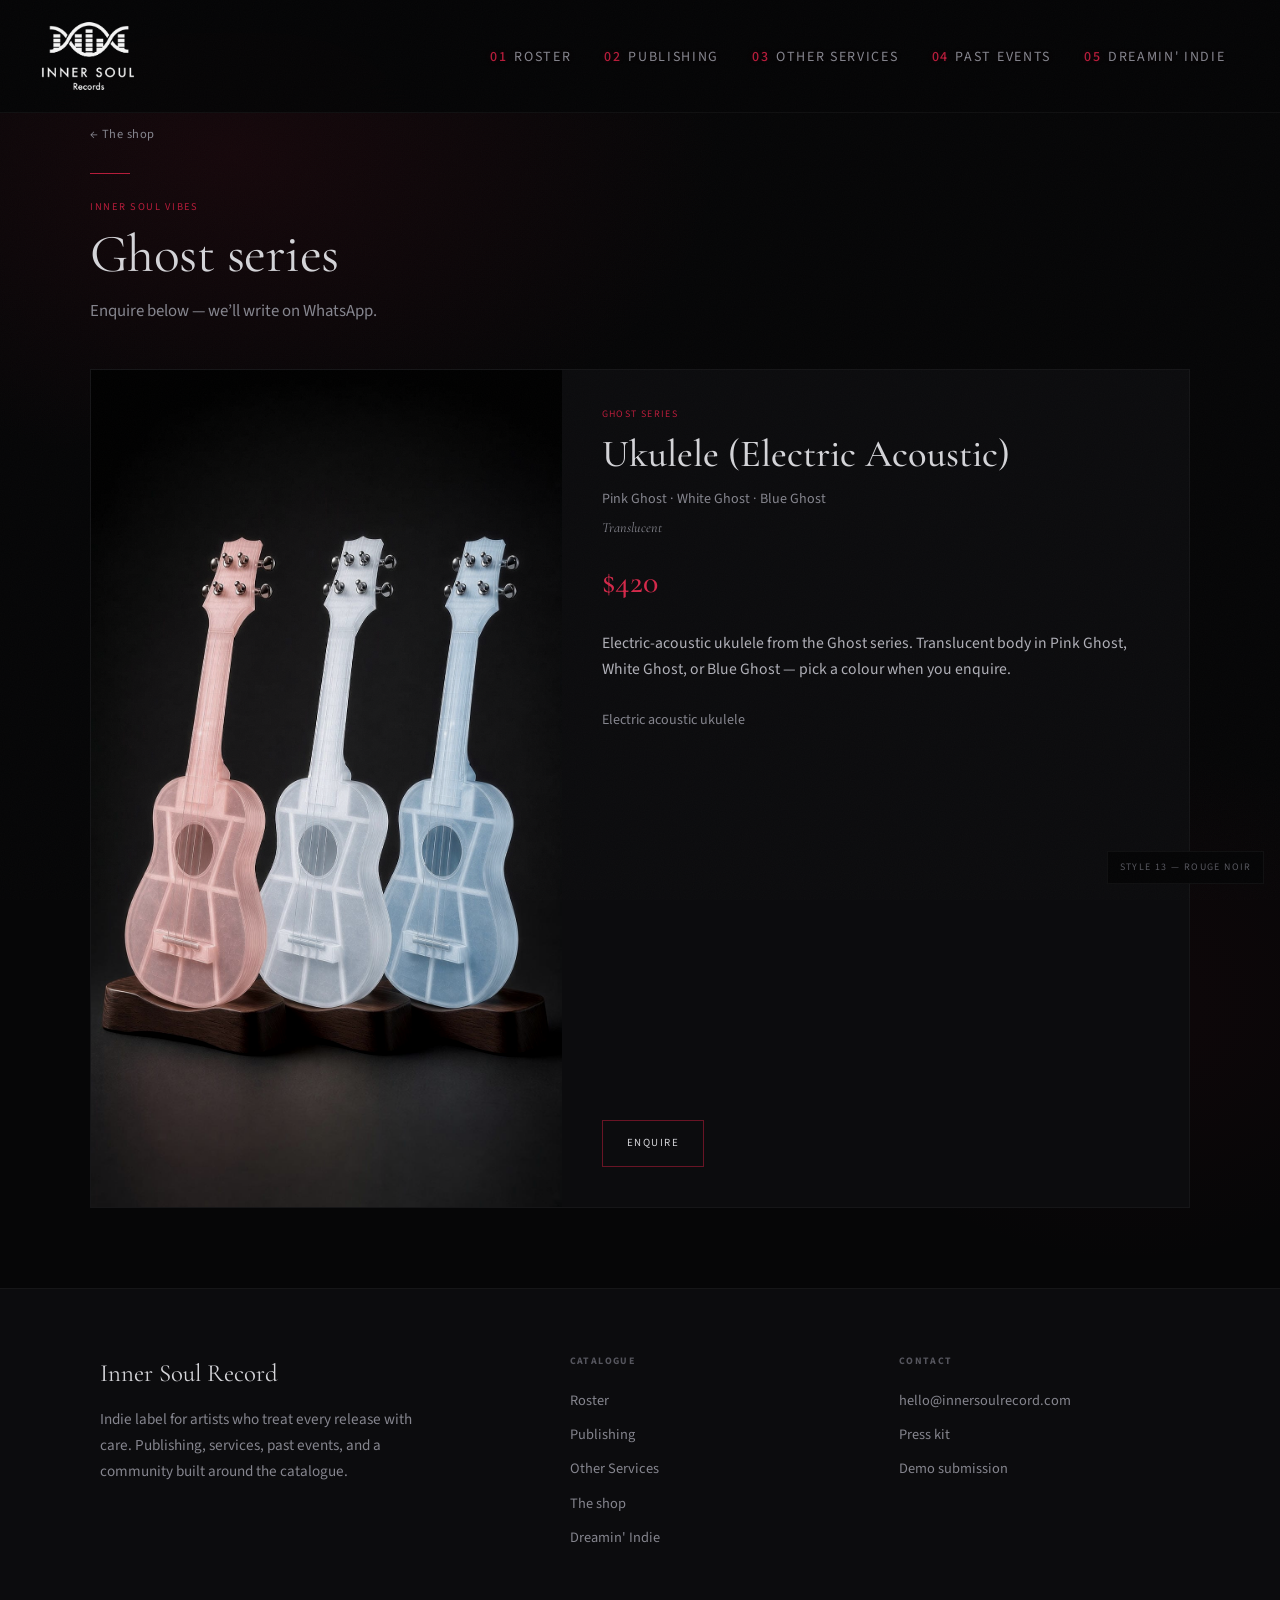
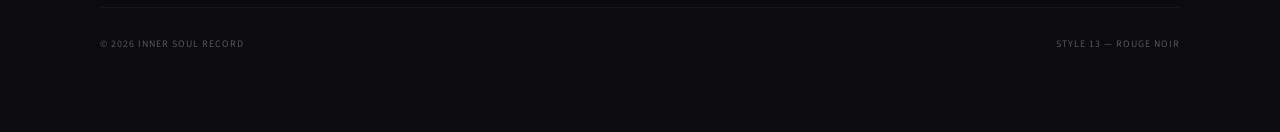
==== site/shop-ghost-ukulele.html @ 5f9e7218 "Top-align Dreamin' Indie right blocks with section title Move title and tagline into the left column" ====
<!DOCTYPE html>
<html lang="en">
<head>
  <meta charset="UTF-8">
  <meta name="viewport" content="width=device-width, initial-scale=1.0">
  <title>Ghost series ukulele — The shop · Inner Soul Record</title>
  <link rel="preconnect" href="https://fonts.googleapis.com">
  <link rel="preconnect" href="https://fonts.gstatic.com" crossorigin>
  <link href="https://fonts.googleapis.com/css2?family=Cormorant+Garamond:ital,wght@0,400;0,500;0,600;1,400&family=Source+Sans+3:ital,wght@0,300;0,400;0,500;1,400&display=swap" rel="stylesheet">
  <link rel="stylesheet" href="css/main.css?v=dreamin-align-1">
</head>
<body class="page-shop page-product">
  <div class="grain" aria-hidden="true"></div>
  <div class="style-label">Style 13 — Rouge Noir</div>

  <nav class="site-nav" id="nav">
    <a href="index.html" class="logo" aria-label="Inner Soul Records">
      <img src="assets/isr-logo-white.png" alt="Inner Soul Records" class="logo-img" width="1047" height="789">
    </a>
    <ul class="nav-links" id="navLinks">
      <li><a href="index.html#roster"><span class="num">01</span>Roster</a></li>
      <li><a href="index.html#publishing"><span class="num">02</span>Publishing</a></li>
      <li><a href="index.html#services"><span class="num">03</span>Other Services</a></li>
      <li><a href="index.html#past-events"><span class="num">04</span>Past Events</a></li>
      <li><a href="index.html#dreamin"><span class="num">05</span>Dreamin' Indie</a></li>
    </ul>
    <button class="nav-toggle" id="navToggle" aria-label="Toggle menu">Menu</button>
  </nav>

  <main class="shop-page">
    <div class="section-inner shop-inner">
      <a class="shop-back" href="shop.html">← The shop</a>
      <div class="section-rule"></div>
      <p class="section-label">Inner Soul Vibes</p>
      <h1 class="section-title shop-title">Ghost series</h1>
      <p class="section-desc shop-intro">Enquire below — we’ll write on WhatsApp.</p>

      <div class="product-detail" id="ghost-uke">
        <article class="product-card">
          <div class="product-photo-wrap">
            <img
              class="product-photo"
              src="assets/shop/ghost-ukulele.jpg"
              alt="Ghost series electric-acoustic ukulele"
              width="1125"
              height="2000"
            >
          </div>
          <div class="product-body">
            <p class="product-series">Ghost series</p>
            <h2 class="product-name">Ukulele (Electric Acoustic)</h2>
            <p class="product-meta">Pink Ghost · White Ghost · Blue Ghost</p>
            <p class="product-woods">Translucent</p>
            <p class="product-price">$420</p>
            <p class="product-blurb">Electric-acoustic ukulele from the Ghost series. Translucent body in Pink Ghost, White Ghost, or Blue Ghost — pick a colour when you enquire.</p>
            <p class="product-kind">Electric acoustic ukulele</p>
            <a class="product-cta" href="mailto:hello@innersoulrecord.com?subject=Shop%20enquiry%20%E2%80%94%20Ghost%20series%20ukulele">Enquire</a>
          </div>
        </article>
      </div>
    </div>
  </main>

  <footer>
    <div class="footer-inner">
      <div class="footer-brand">
        <h2>Inner Soul Record</h2>
        <p>Indie label for artists who treat every release with care. Publishing, services, past events, and a community built around the catalogue.</p>
      </div>
      <div class="footer-col">
        <h5>Catalogue</h5>
        <ul>
          <li><a href="index.html#roster">Roster</a></li>
          <li><a href="index.html#publishing">Publishing</a></li>
          <li><a href="index.html#services">Other Services</a></li>
          <li><a href="shop.html">The shop</a></li>
          <li><a href="index.html#dreamin">Dreamin' Indie</a></li>
        </ul>
      </div>
      <div class="footer-col">
        <h5>Contact</h5>
        <ul>
          <li><a href="mailto:hello@innersoulrecord.com">hello@innersoulrecord.com</a></li>
          <li><a href="#">Press kit</a></li>
          <li><a href="#">Demo submission</a></li>
        </ul>
      </div>
    </div>
    <div class="footer-bottom">
      <span>© 2026 Inner Soul Record</span>
      <span>Style 13 — Rouge Noir</span>
    </div>
  </footer>

  <script src="js/main.js"></script>
</body>
</html>
---- site/css/main.css ----
*, *::before, *::after { box-sizing: border-box; margin: 0; padding: 0; }

    :root {
      --ink: #060607;
      --charcoal: #0c0c0e;
      --surface: #121214;
      --surface-raised: #1a1a1e;
      --noir-panel: #100a0c;
      --silver: #d4d4d8;
      --silver-soft: #b0b0b8;
      --text-muted: #85858e;
      --text-faint: #56565e;
      --rouge: #b71c3a;
      --rouge-light: #d4294a;
      --rouge-deep: #7a1528;
      --rouge-soft: rgba(183, 28, 58, 0.14);
      --rouge-glow: rgba(183, 28, 58, 0.22);
      --rule: rgba(212, 212, 216, 0.11);
      --rule-faint: rgba(212, 212, 216, 0.05);
      --shadow-soft: 0 12px 40px rgba(0, 0, 0, 0.55);
      --shadow-card: 0 6px 28px rgba(0, 0, 0, 0.45);
      --shadow-rouge: 0 4px 24px rgba(183, 28, 58, 0.12);
      --font-serif: 'Cormorant Garamond', Georgia, 'Times New Roman', serif;
      --font-sans: 'Source Sans 3', system-ui, -apple-system, sans-serif;
    }

    html { scroll-behavior: smooth; }

    body {
      font-family: var(--font-sans);
      font-weight: 400;
      background: var(--ink);
      color: var(--silver);
      line-height: 1.65;
      overflow-x: hidden;
      -webkit-font-smoothing: antialiased;
    }

    /* Subtle paper texture — very restrained */
    .grain {
      pointer-events: none;
      position: fixed;
      inset: 0;
      z-index: 9999;
      opacity: 0.022;
      background-image: url("data:image/svg+xml,%3Csvg viewBox='0 0 256 256' xmlns='http://www.w3.org/2000/svg'%3E%3Cfilter id='n'%3E%3CfeTurbulence type='fractalNoise' baseFrequency='0.75' numOctaves='3' stitchTiles='stitch'/%3E%3C/filter%3E%3Crect width='100%25' height='100%25' filter='url(%23n)'/%3E%3C/svg%3E");
      background-size: 220px 220px;
    }

    .style-label {
      position: fixed;
      bottom: 1rem;
      right: 1rem;
      z-index: 9000;
      font-family: var(--font-sans);
      font-size: 0.62rem;
      font-weight: 400;
      letter-spacing: 0.14em;
      text-transform: uppercase;
      color: var(--text-faint);
      background: rgba(6, 6, 7, 0.94);
      border: 1px solid var(--rule-faint);
      padding: 0.45rem 0.7rem;
    }

    /* Navigation */
    .site-nav {
      position: fixed;
      top: 0;
      left: 0;
      right: 0;
      z-index: 500;
      display: flex;
      align-items: center;
      justify-content: space-between;
      padding: 1.25rem 2.5rem;
      background: rgba(6, 6, 7, 0.94);
      backdrop-filter: blur(16px);
      border-bottom: 1px solid var(--rule-faint);
      transition: border-color 0.3s, padding 0.3s;
    }
    .site-nav.scrolled {
      padding-top: 0.9rem;
      padding-bottom: 0.9rem;
      border-bottom-color: var(--rule);
    }
    .logo {
      text-decoration: none;
      display: flex;
      align-items: center;
      flex-shrink: 0;
    }
    .logo-img {
      display: block;
      height: 4.5rem;
      width: auto;
      opacity: 0.96;
      transition: opacity 0.25s ease;
    }
    .logo:hover .logo-img {
      opacity: 1;
    }
    .nav-links {
      display: flex;
      gap: 0.25rem;
      list-style: none;
      justify-content: flex-end;
    }
    .nav-links a {
      font-family: var(--font-sans);
      font-size: 0.875rem;
      font-weight: 400;
      letter-spacing: 0.12em;
      text-transform: uppercase;
      color: var(--text-muted);
      text-decoration: none;
      padding: 0.45rem 0.85rem;
      border: 1px solid transparent;
      text-shadow:
        0 0 8px rgba(183, 28, 58, 0.088),
        0 0 12px rgba(212, 212, 216, 0.044);
      transition: color 0.25s, border-color 0.25s, text-shadow 0.25s, box-shadow 0.25s;
    }
    .nav-links a:hover {
      color: var(--silver-soft);
      border-color: var(--rule-faint);
      text-shadow:
        0 0 10px rgba(183, 28, 58, 0.132),
        0 0 14px rgba(212, 212, 216, 0.055);
      box-shadow:
        inset 0 -1px 0 rgba(183, 28, 58, 0.154),
        0 0 13.2px rgba(183, 28, 58, 0.154);
    }
    .nav-links a span.num {
      color: var(--rouge);
      margin-right: 0.4rem;
      font-weight: 500;
      text-shadow: 0 0 6px rgba(183, 28, 58, 0.165);
    }
    .nav-meta {
      font-family: var(--font-sans);
      font-size: 0.62rem;
      letter-spacing: 0.1em;
      text-transform: uppercase;
      color: var(--text-faint);
      text-align: right;
    }
    .nav-toggle {
      display: none;
      background: none;
      border: 1px solid var(--rule);
      color: var(--silver);
      font-family: var(--font-sans);
      font-size: 0.65rem;
      letter-spacing: 0.1em;
      padding: 0.45rem 0.75rem;
      cursor: pointer;
      flex-shrink: 0;
    }

    /* Hero — editorial layout */
    .hero {
      position: relative;
      min-height: 100vh;
      display: grid;
      grid-template-columns: 1.1fr 0.9fr;
      align-items: center;
      padding: 7rem 2.5rem 5rem;
      max-width: 1240px;
      margin: 0 auto;
      gap: 3rem;
    }
    .hero::before {
      content: '';
      position: absolute;
      inset: 0;
      background:
        radial-gradient(ellipse 55% 40% at 78% 30%, rgba(183, 28, 58, 0.07), transparent 62%),
        radial-gradient(ellipse 45% 35% at 12% 72%, rgba(0, 0, 0, 0.35), transparent 58%);
      pointer-events: none;
    }
    .hero-side-label {
      position: absolute;
      left: 0.75rem;
      top: 50%;
      transform: rotate(-90deg) translateX(-50%);
      transform-origin: left center;
      font-family: var(--font-sans);
      font-size: 0.58rem;
      letter-spacing: 0.2em;
      text-transform: uppercase;
      color: var(--text-faint);
      white-space: nowrap;
    }
    .hero-copy {
      position: relative;
      z-index: 2;
      padding-left: 1rem;
    }
    .hero-eyebrow {
      font-family: var(--font-sans);
      font-size: 0.68rem;
      font-weight: 400;
      letter-spacing: 0.18em;
      text-transform: uppercase;
      color: var(--rouge);
      margin-bottom: 2rem;
    }
    .hero h1 {
      font-family: var(--font-serif);
      font-size: clamp(3.25rem, 7.5vw, 5.5rem);
      font-weight: 400;
      line-height: 0.95;
      letter-spacing: -0.015em;
      margin-bottom: 2rem;
      color: var(--silver);
    }
    .hero-tagline {
      font-family: var(--font-sans);
      font-size: clamp(1rem, 1.8vw, 1.125rem);
      color: var(--text-muted);
      max-width: 440px;
      margin-bottom: 2.5rem;
      font-weight: 400;
      line-height: 1.75;
    }
    .hero-footnote {
      font-family: var(--font-sans);
      font-size: 0.62rem;
      letter-spacing: 0.12em;
      text-transform: uppercase;
      color: var(--text-faint);
      border-top: 1px solid var(--rule-faint);
      padding-top: 1.25rem;
      max-width: 380px;
    }

    /* Vinyl disc — classic, refined */
    .hero-vinyl {
      position: relative;
      z-index: 2;
      display: flex;
      align-items: center;
      justify-content: center;
      min-height: 400px;
    }
    .turntable {
      position: relative;
      width: min(494px, 85vw);
      height: min(494px, 85vw);
    }
    .platter {
      position: absolute;
      inset: 8%;
      border-radius: 50%;
      background:
        repeating-radial-gradient(circle at center,
          #0e0e10 0px,
          #0e0e10 1px,
          #18181c 1px,
          #18181c 3px);
      box-shadow:
        0 0 0 1px rgba(212, 212, 216, 0.06),
        var(--shadow-soft),
        inset 0 0 40px rgba(0, 0, 0, 0.75);
      animation: spin 12s linear infinite;
    }
    .platter::before {
      content: '';
      position: absolute;
      inset: 0;
      border-radius: 50%;
      background: conic-gradient(from 0deg,
        transparent 0deg,
        rgba(255,255,255,0.02) 45deg,
        transparent 90deg,
        rgba(255,255,255,0.015) 180deg,
        transparent 270deg);
    }
    .label-disc {
      position: absolute;
      top: 50%;
      left: 50%;
      transform: translate(-50%, -50%);
      width: 36%;
      height: 36%;
      border-radius: 50%;
      background: radial-gradient(circle at 38% 32%,
        var(--rouge) 0%,
        var(--rouge-deep) 52%,
        #1a080e 100%);
      display: flex;
      align-items: center;
      justify-content: center;
      overflow: hidden;
      box-shadow: inset 0 0 16px rgba(0,0,0,0.35);
    }
    .label-logo {
      width: 70%;
      height: auto;
      max-height: 55%;
      object-fit: contain;
      opacity: 0.96;
      pointer-events: none;
    }
    .tonearm {
      position: absolute;
      top: 5%;
      right: -2%;
      width: 45%;
      height: 45%;
      transform-origin: 85% 15%;
      transform: rotate(22deg);
      pointer-events: none;
    }
    .tonearm svg { width: 100%; height: 100%; }
    .tonearm path { fill: none; stroke: #4a4a52; stroke-width: 1.5; }
    .tonearm .head { fill: #686870; stroke: none; }

    @keyframes spin {
      from { transform: rotate(0deg); }
      to { transform: rotate(360deg); }
    }

    /* Catalogue ticker — restrained, slow */
    .marquee-wrap {
      border-top: 1px solid var(--rule-faint);
      border-bottom: 1px solid var(--rule-faint);
      background: var(--charcoal);
      overflow: hidden;
      padding: 0.85rem 0;
    }
    .marquee {
      display: flex;
      animation: marquee 80s linear infinite;
      white-space: nowrap;
    }
    .marquee span {
      font-family: var(--font-sans);
      font-size: 1.36rem;
      font-weight: 400;
      letter-spacing: 0.12em;
      text-transform: uppercase;
      color: var(--text-faint);
      padding: 0 2.5rem;
    }
    .marquee span em {
      font-style: normal;
      color: var(--silver-soft);
    }
    @keyframes marquee {
      0% { transform: translateX(0); }
      100% { transform: translateX(-50%); }
    }

    /* Sections shared */
    section {
      position: relative;
      padding: 6rem 2.5rem;
    }
    .section-inner {
      max-width: 1080px;
      margin: 0 auto;
      position: relative;
    }
    .section-rule {
      width: 40px;
      height: 1px;
      background: var(--rouge);
      margin-bottom: 1.5rem;
    }
    .section-label {
      font-family: var(--font-sans);
      font-size: 0.65rem;
      font-weight: 400;
      letter-spacing: 0.16em;
      text-transform: uppercase;
      color: var(--rouge);
      margin-bottom: 0.65rem;
    }
    .section-title {
      font-family: var(--font-serif);
      font-size: clamp(2.1rem, 4.5vw, 3.35rem);
      font-weight: 400;
      letter-spacing: -0.01em;
      margin-bottom: 1rem;
      line-height: 1.08;
      color: var(--silver);
    }
    .section-desc {
      color: var(--text-muted);
      max-width: 520px;
      font-size: 1.05rem;
      margin-bottom: 3.5rem;
      line-height: 1.7;
    }

    /* Roster — photo catalogue grid */
    #roster {
      background: var(--ink);
    }
    .roster-grid {
      display: grid;
      grid-template-columns: repeat(3, 1fr);
      gap: 2rem;
    }
    .roster-card {
      display: flex;
      flex-direction: column;
      background: var(--charcoal);
      border: 1px solid var(--rule-faint);
      overflow: hidden;
      transition: border-color 0.35s, transform 0.35s, box-shadow 0.35s;
    }
    .roster-card:hover {
      border-color: rgba(183, 28, 58, 0.28);
      transform: translateY(-2px);
      box-shadow: var(--shadow-card), var(--shadow-rouge);
    }
    .roster-photo-wrap {
      position: relative;
      aspect-ratio: 1;
      overflow: hidden;
      background: var(--surface);
    }
    .roster-photo {
      width: 100%;
      height: 100%;
      object-fit: cover;
      display: block;
      transition: transform 0.5s ease;
      filter: saturate(0.78) contrast(1.08) brightness(0.92);
    }
    .roster-card:hover .roster-photo {
      transform: scale(1.03);
    }
    .roster-side {
      position: absolute;
      top: 0.85rem;
      right: 0.85rem;
      font-family: var(--font-sans);
      font-size: 0.58rem;
      letter-spacing: 0.12em;
      text-transform: uppercase;
      color: var(--silver-soft);
      background: rgba(6, 6, 7, 0.82);
      border: 1px solid var(--rule-faint);
      padding: 0.35rem 0.6rem;
    }
    .roster-card-body {
      padding: 1.35rem 1.5rem 1.65rem;
      display: flex;
      flex-direction: column;
      gap: 0.4rem;
      flex: 1;
    }
    .roster-catalog {
      font-family: var(--font-sans);
      font-size: 0.62rem;
      letter-spacing: 0.1em;
      text-transform: uppercase;
      color: var(--rouge);
    }
    .roster-name {
      font-family: var(--font-serif);
      font-size: 1.6rem;
      font-weight: 500;
      line-height: 1.15;
      margin: 0;
      color: var(--silver);
    }
    .roster-genre {
      font-family: var(--font-sans);
      font-size: 0.68rem;
      letter-spacing: 0.1em;
      text-transform: uppercase;
      color: var(--text-faint);
    }
    .roster-release {
      font-size: 0.9rem;
      color: var(--text-muted);
      margin-top: 0.2rem;
    }
    .roster-note {
      font-family: var(--font-serif);
      font-size: 0.92rem;
      color: var(--text-muted);
      font-style: italic;
      line-height: 1.55;
      margin-top: 0.5rem;
      opacity: 0;
      max-height: 0;
      overflow: hidden;
      transition: opacity 0.35s, max-height 0.4s ease, margin-top 0.35s;
    }
    .roster-card:hover .roster-note {
      opacity: 1;
      max-height: 8rem;
      margin-top: 0.75rem;
    }
    .roster-error {
      grid-column: 1 / -1;
      padding: 1rem 0;
      font-size: 0.92rem;
      color: var(--text-muted);
      font-style: italic;
    }

    /* Dreamin' Indie — noir velvet chapter (synced from dreaminindie.havengrouphk.com) */
    #dreamin {
      background: var(--noir-panel);
      border-top: 1px solid var(--rule-faint);
      border-bottom: 1px solid var(--rule-faint);
    }
    #dreamin .section-label { color: var(--rouge); }
    #dreamin .section-desc.dreamin-tagline {
      font-family: var(--font-serif);
      font-style: italic;
      font-size: clamp(1.15rem, 2vw, 1.35rem);
      color: var(--silver-soft);
      max-width: 36rem;
      margin-bottom: 1.5rem;
    }
    .dreamin-layout {
      display: grid;
      grid-template-columns: 1fr 1.15fr;
      gap: 4rem;
      align-items: start;
    }
    .dreamin-intro .section-title {
      margin-bottom: 0.85rem;
    }
    .dreamin-lede {
      font-family: var(--font-serif);
      font-size: clamp(1.35rem, 2.4vw, 1.75rem);
      font-weight: 400;
      line-height: 1.45;
      color: var(--silver);
      margin-bottom: 2rem;
      max-width: 28rem;
    }
    .dreamin-scan {
      display: grid;
      grid-template-columns: 148px 1fr;
      gap: 1.35rem;
      align-items: center;
      padding: 1.25rem 1.35rem;
      border: 1px solid var(--rule);
      background: var(--surface);
      max-width: 32rem;
    }
    .dreamin-qr {
      width: 148px;
      height: 148px;
      background: #fff;
      padding: 10px;
      display: block;
    }
    .dreamin-scan-copy h3 {
      font-family: var(--font-serif);
      font-size: 1.55rem;
      font-weight: 500;
      color: var(--silver);
      margin-bottom: 0.45rem;
      letter-spacing: -0.01em;
    }
    .dreamin-scan-copy > p {
      font-size: 0.9rem;
      color: var(--text-muted);
      line-height: 1.55;
      margin-bottom: 1rem;
    }
    .dreamin-actions {
      display: flex;
      flex-wrap: wrap;
      gap: 0.75rem 1.25rem;
      align-items: center;
    }
    .dreamin-cta {
      display: inline-block;
      font-family: var(--font-sans);
      font-size: 0.65rem;
      letter-spacing: 0.12em;
      text-transform: uppercase;
      text-decoration: none;
      color: var(--silver);
      border: 1px solid rgba(183, 28, 58, 0.55);
      padding: 0.7rem 1.15rem;
      transition: background 0.25s, border-color 0.25s, color 0.25s, box-shadow 0.25s;
    }
    .dreamin-cta:hover {
      color: var(--silver);
      background: rgba(183, 28, 58, 0.16);
      border-color: var(--rouge-light);
      box-shadow: 0 0 14px var(--rouge-soft);
    }
    .dreamin-link {
      font-family: var(--font-sans);
      font-size: 0.72rem;
      letter-spacing: 0.04em;
      color: var(--text-muted);
      text-decoration: underline;
      text-underline-offset: 0.2em;
      transition: color 0.2s;
    }
    .dreamin-link:hover { color: var(--silver-soft); }
    .dreamin-list {
      list-style: none;
      border-top: 1px solid var(--rule-faint);
    }
    .dreamin-list li {
      display: grid;
      grid-template-columns: 48px 1fr;
      gap: 1.25rem;
      padding: 1.35rem 0;
      border-bottom: 1px solid var(--rule-faint);
    }
    .dreamin-list .idx {
      font-family: var(--font-sans);
      font-size: 0.72rem;
      letter-spacing: 0.1em;
      color: var(--rouge);
      padding-top: 0.15rem;
    }
    .dreamin-kicker {
      font-family: var(--font-sans);
      font-size: 0.62rem;
      letter-spacing: 0.14em;
      text-transform: uppercase;
      color: var(--text-faint);
      margin-bottom: 0.35rem;
    }
    .dreamin-list h4 {
      font-family: var(--font-serif);
      font-size: 1.3rem;
      font-weight: 500;
      margin-bottom: 0.4rem;
      color: var(--silver-soft);
    }
    .dreamin-list p:not(.dreamin-kicker) {
      font-size: 0.92rem;
      color: var(--text-muted);
      line-height: 1.65;
    }

    /* Publishing — editorial playbill */
    #publishing {
      background: var(--charcoal);
    }
    .playbill-intro {
      font-family: var(--font-serif);
      font-size: clamp(1.45rem, 2.5vw, 1.9rem);
      font-style: italic;
      color: var(--text-muted);
      max-width: 640px;
      margin-bottom: 3.5rem;
      line-height: 1.5;
      border-left: 1px solid var(--rouge);
      padding-left: 1.75rem;
    }
    .playbill-columns {
      display: grid;
      grid-template-columns: repeat(3, 1fr);
      gap: 3rem;
      border-top: 1px solid var(--rule-faint);
      padding-top: 2.5rem;
    }
    .playbill-col {
      display: flex;
      flex-direction: column;
    }
    .playbill-photo {
      position: relative;
      aspect-ratio: 4 / 3;
      overflow: hidden;
      margin-bottom: 1.35rem;
      border: 1px solid var(--rule-faint);
      background: var(--surface);
    }
    .playbill-img {
      width: 100%;
      height: 100%;
      object-fit: cover;
      object-position: center;
      display: block;
      filter: saturate(0.88) contrast(1.05) brightness(0.92);
      transition: transform 0.55s ease, filter 0.35s ease;
    }
    .playbill-col:hover .playbill-img {
      transform: scale(1.03);
      filter: saturate(0.95) contrast(1.08) brightness(0.96);
    }
    .playbill-col h4 {
      font-family: var(--font-sans);
      font-size: 0.68rem;
      letter-spacing: 0.14em;
      text-transform: uppercase;
      color: var(--rouge);
      margin-bottom: 0.85rem;
    }
    .playbill-col p {
      font-size: 0.95rem;
      color: var(--text-muted);
      line-height: 1.7;
    }
    .playbill-col .pkg-price {
      font-family: var(--font-serif);
      font-size: 1.75rem;
      font-weight: 500;
      color: var(--rouge-light);
      margin-bottom: 0.65rem;
      line-height: 1.1;
    }
    .liner-notes {
      margin-top: 3.5rem;
      padding: 2rem;
      border: 1px solid var(--rule-faint);
      background: rgba(6, 6, 7, 0.55);
    }
    .liner-notes h5 {
      font-family: var(--font-sans);
      font-size: 0.62rem;
      letter-spacing: 0.14em;
      text-transform: uppercase;
      color: var(--text-faint);
      margin-bottom: 1.15rem;
    }
    .liner-notes p {
      font-family: var(--font-serif);
      font-size: 0.95rem;
      color: var(--text-muted);
      line-height: 1.8;
      margin-bottom: 0.55rem;
    }
    .liner-notes .highlight { color: var(--rouge-light); font-style: italic; }

    /* Services — from Dreamin' Indie (excl. Music publishing) */
    #services {
      background: var(--ink);
    }
    .services-grid {
      display: grid;
      grid-template-columns: repeat(3, 1fr);
      gap: 1.75rem;
      margin-top: 0.5rem;
    }
    .service-card {
      padding: 1.75rem 1.5rem 1.85rem;
      border: 1px solid var(--rule-faint);
      background: var(--charcoal);
      transition: border-color 0.3s, box-shadow 0.3s, transform 0.3s;
    }
    a.service-card--link {
      display: block;
      text-decoration: none;
      color: inherit;
      cursor: pointer;
    }
    a.service-card--link:hover .service-cta,
    a.service-card--link:focus-visible .service-cta {
      color: var(--rouge-light);
      border-bottom-color: var(--rouge-light);
    }
    a.service-card--link:focus-visible {
      outline: 1px solid rgba(183, 28, 58, 0.55);
      outline-offset: 3px;
    }
    .service-card:hover {
      border-color: rgba(183, 28, 58, 0.28);
      box-shadow: var(--shadow-rouge);
      transform: translateY(-2px);
    }
    .service-kicker {
      font-family: var(--font-sans);
      font-size: 0.62rem;
      letter-spacing: 0.14em;
      text-transform: uppercase;
      color: var(--rouge);
      margin-bottom: 0.75rem;
    }
    .service-card h3 {
      font-family: var(--font-serif);
      font-size: 1.35rem;
      font-weight: 500;
      color: var(--silver);
      line-height: 1.25;
      margin-bottom: 0.75rem;
    }
    .service-card p {
      font-size: 0.92rem;
      color: var(--text-muted);
      line-height: 1.65;
      margin-bottom: 1.25rem;
    }
    .service-cta {
      font-family: var(--font-sans);
      font-size: 0.62rem;
      letter-spacing: 0.12em;
      text-transform: uppercase;
      color: var(--silver-soft);
      border-bottom: 1px solid rgba(183, 28, 58, 0.45);
      padding-bottom: 0.15rem;
    }

    /* Live — editorial playbill */
    #live {
      background: var(--ink);
    }
    .live-playbill {
      border-top: 1px solid var(--rule-faint);
    }
    .live-entry {
      display: grid;
      grid-template-columns: 100px 1fr auto;
      gap: 2rem;
      align-items: start;
      padding: 2rem 0;
      border-bottom: 1px solid var(--rule-faint);
      transition: background 0.25s;
    }
    .live-entry:hover {
      background: rgba(183, 28, 58, 0.04);
      padding-left: 1rem;
      padding-right: 1rem;
      margin-left: -1rem;
      margin-right: -1rem;
    }
    .live-date {
      font-family: var(--font-sans);
      text-align: center;
    }
    .live-date .day {
      display: block;
      font-family: var(--font-serif);
      font-size: 2.1rem;
      font-weight: 400;
      color: var(--silver);
      line-height: 1;
    }
    .live-date .month {
      font-size: 0.62rem;
      letter-spacing: 0.12em;
      text-transform: uppercase;
      color: var(--rouge);
    }
    .live-info h4 {
      font-family: var(--font-serif);
      font-size: 1.35rem;
      font-weight: 500;
      margin-bottom: 0.35rem;
      color: var(--silver-soft);
    }
    .live-info p {
      font-size: 0.9rem;
      color: var(--text-muted);
    }
    .live-tag {
      font-family: var(--font-sans);
      font-size: 0.58rem;
      letter-spacing: 0.1em;
      text-transform: uppercase;
      color: var(--text-muted);
      border: 1px solid var(--rule);
      padding: 0.4rem 0.7rem;
      white-space: nowrap;
      align-self: center;
      transition: border-color 0.25s, color 0.25s;
    }
    .live-entry:hover .live-tag {
      color: var(--rouge-light);
      border-color: rgba(183, 28, 58, 0.35);
    }

    /* Footer */
    footer {
      background: var(--charcoal);
      border-top: 1px solid var(--rule-faint);
      padding: 4rem 2.5rem 5rem;
    }
    .footer-inner {
      max-width: 1080px;
      margin: 0 auto;
      display: grid;
      grid-template-columns: 1.5fr 1fr 1fr;
      gap: 3rem;
    }
    .footer-brand h2 {
      font-family: var(--font-serif);
      font-size: 1.55rem;
      font-weight: 400;
      margin-bottom: 0.85rem;
      color: var(--silver);
    }
    .footer-brand p {
      color: var(--text-muted);
      font-size: 0.95rem;
      max-width: 340px;
      line-height: 1.7;
    }
    .footer-col h5 {
      font-family: var(--font-sans);
      font-size: 0.62rem;
      letter-spacing: 0.14em;
      text-transform: uppercase;
      color: var(--text-faint);
      margin-bottom: 1.1rem;
    }
    .footer-col ul {
      list-style: none;
    }
    .footer-col li {
      margin-bottom: 0.5rem;
    }
    .footer-col a {
      color: var(--text-muted);
      text-decoration: none;
      font-size: 0.9rem;
      transition: color 0.25s;
    }
    .footer-col a:hover { color: var(--rouge); }
    .footer-bottom {
      max-width: 1080px;
      margin: 3rem auto 0;
      padding-top: 1.75rem;
      border-top: 1px solid var(--rule-faint);
      display: flex;
      justify-content: space-between;
      flex-wrap: wrap;
      gap: 1rem;
      font-family: var(--font-sans);
      font-size: 0.62rem;
      letter-spacing: 0.1em;
      text-transform: uppercase;
      color: var(--text-faint);
    }

    /* Shop — Inner Soul Vibes (Dreamin' Indie) */
    .page-shop .shop-page {
      padding: 7.5rem 2.5rem 5rem;
      min-height: 70vh;
      background:
        radial-gradient(ellipse 70% 45% at 18% 12%, rgba(183, 28, 58, 0.09), transparent 55%),
        radial-gradient(ellipse 50% 40% at 88% 78%, rgba(122, 21, 40, 0.08), transparent 50%),
        var(--ink);
    }
    .shop-inner { max-width: 1100px; margin: 0 auto; }
    .shop-back {
      display: inline-block;
      font-family: var(--font-sans);
      font-size: 0.78rem;
      letter-spacing: 0.04em;
      color: var(--text-muted);
      text-decoration: none;
      margin-bottom: 1.75rem;
      transition: color 0.25s;
    }
    .shop-back:hover { color: var(--rouge-light); }
    .shop-title { margin-bottom: 0.85rem; }
    .shop-intro { margin-bottom: 2.75rem; }

    /* Shop grid — product previews */
    .shop-grid {
      display: grid;
      grid-template-columns: repeat(auto-fill, minmax(260px, 1fr));
      gap: 1.75rem;
    }
    .shop-preview {
      display: flex;
      flex-direction: column;
      text-decoration: none;
      color: inherit;
      border: 1px solid var(--rule-faint);
      background: var(--charcoal);
      overflow: hidden;
      transition: border-color 0.35s, box-shadow 0.35s, transform 0.35s;
    }
    .shop-preview:hover {
      border-color: rgba(183, 28, 58, 0.35);
      box-shadow: var(--shadow-card), var(--shadow-rouge);
      transform: translateY(-3px);
    }
    .shop-preview:focus-visible {
      outline: 1px solid var(--rouge-light);
      outline-offset: 3px;
    }
    .shop-preview-photo {
      position: relative;
      background: var(--surface);
      aspect-ratio: 3 / 4;
      overflow: hidden;
    }
    .shop-preview-img {
      width: 100%;
      height: 100%;
      object-fit: cover;
      object-position: center 28%;
      display: block;
      filter: saturate(0.82) contrast(1.06) brightness(0.94);
      transition: transform 0.55s ease;
    }
    .shop-preview:hover .shop-preview-img {
      transform: scale(1.04);
    }
    .shop-preview-body {
      padding: 1.35rem 1.4rem 1.55rem;
      display: flex;
      flex-direction: column;
      gap: 0.35rem;
      flex: 1;
    }
    .shop-preview-name {
      font-family: var(--font-serif);
      font-size: 1.35rem;
      font-weight: 500;
      line-height: 1.2;
      color: var(--silver);
      margin: 0.1rem 0 0.15rem;
    }
    .shop-preview-price {
      font-family: var(--font-serif);
      font-size: 1.35rem;
      font-weight: 500;
      color: var(--rouge-light);
      margin: 0.25rem 0 0.15rem;
    }
    .shop-preview-blurb {
      font-size: 0.88rem;
      color: var(--text-muted);
      line-height: 1.55;
      margin: 0.2rem 0 0;
    }

    /* Product detail page */
    .product-detail {
      max-width: 1100px;
    }
    .product-card {
      display: grid;
      grid-template-columns: minmax(240px, 0.9fr) 1.2fr;
      gap: 0;
      border: 1px solid var(--rule-faint);
      background: var(--charcoal);
      overflow: hidden;
      transition: border-color 0.35s, box-shadow 0.35s;
    }
    .product-card:hover {
      border-color: rgba(183, 28, 58, 0.3);
      box-shadow: var(--shadow-card), var(--shadow-rouge);
    }
    .product-photo-wrap {
      position: relative;
      background: var(--surface);
      min-height: 420px;
      overflow: hidden;
    }
    .product-photo {
      width: 100%;
      height: 100%;
      object-fit: cover;
      object-position: center 30%;
      display: block;
      filter: saturate(0.82) contrast(1.06) brightness(0.94);
      transition: transform 0.55s ease;
    }
    .product-card:hover .product-photo {
      transform: scale(1.03);
    }
    .product-body {
      padding: 2.25rem 2.5rem 2.5rem;
      display: flex;
      flex-direction: column;
      gap: 0.45rem;
    }
    .product-series {
      font-family: var(--font-sans);
      font-size: 0.62rem;
      letter-spacing: 0.14em;
      text-transform: uppercase;
      color: var(--rouge);
    }
    .product-name {
      font-family: var(--font-serif);
      font-size: clamp(1.85rem, 3vw, 2.4rem);
      font-weight: 500;
      line-height: 1.15;
      color: var(--silver);
      margin: 0.15rem 0 0.35rem;
    }
    .product-meta,
    .product-woods,
    .product-kind {
      font-size: 0.88rem;
      color: var(--text-muted);
      line-height: 1.5;
    }
    .product-woods { font-style: italic; font-family: var(--font-serif); }
    .product-price {
      font-family: var(--font-serif);
      font-size: 2rem;
      font-weight: 500;
      color: var(--rouge-light);
      margin: 0.65rem 0 0.35rem;
    }
    .product-blurb {
      font-size: 0.98rem;
      color: var(--silver-soft);
      line-height: 1.7;
      max-width: 36rem;
      margin: 0.5rem 0 1.25rem;
    }
    .product-cta {
      align-self: flex-start;
      margin-top: auto;
      font-family: var(--font-sans);
      font-size: 0.68rem;
      letter-spacing: 0.14em;
      text-transform: uppercase;
      text-decoration: none;
      color: var(--silver);
      background: transparent;
      border: 1px solid rgba(183, 28, 58, 0.55);
      padding: 0.85rem 1.5rem;
      transition: background 0.25s, border-color 0.25s, color 0.25s, box-shadow 0.25s;
    }
    .product-cta:hover {
      color: var(--silver);
      background: rgba(183, 28, 58, 0.16);
      border-color: var(--rouge-light);
      box-shadow: 0 0 18px var(--rouge-soft);
    }

    /* Responsive */
    @media (max-width: 900px) {
      .hero {
        grid-template-columns: 1fr;
        min-height: auto;
        padding-top: 6rem;
      }
      .hero-vinyl { order: -1; min-height: 300px; }
      .hero-side-label { display: none; }
      .dreamin-layout { grid-template-columns: 1fr; gap: 2.5rem; }
      .dreamin-scan { grid-template-columns: 128px 1fr; }
      .dreamin-qr { width: 128px; height: 128px; }
      .playbill-columns { grid-template-columns: 1fr; gap: 2.5rem; }
      .services-grid { grid-template-columns: 1fr 1fr; gap: 1.25rem; }
      .footer-inner { grid-template-columns: 1fr; }
      .roster-grid {
        grid-template-columns: repeat(2, 1fr);
        gap: 1.5rem;
      }
      .shop-grid {
        grid-template-columns: repeat(auto-fill, minmax(220px, 1fr));
        gap: 1.35rem;
      }
      .product-card {
        grid-template-columns: 1fr;
      }
      .product-photo-wrap {
        min-height: 320px;
        aspect-ratio: 3 / 4;
      }
      .product-body {
        padding: 1.75rem 1.5rem 2rem;
      }
    }
    @media (max-width: 600px) {
      .roster-grid {
        grid-template-columns: 1fr;
        gap: 1.75rem;
      }
      .services-grid {
        grid-template-columns: 1fr;
      }
      .roster-note {
        opacity: 1;
        max-height: none;
        margin-top: 0.75rem;
      }
      .dreamin-scan {
        grid-template-columns: 1fr;
        justify-items: start;
      }
    }
    @media (hover: none) {
      .roster-note {
        opacity: 1;
        max-height: none;
        margin-top: 0.75rem;
      }
    }
    @media (max-width: 768px) {
      .site-nav {
        padding: 0.9rem 1.25rem;
      }
      .nav-links, .nav-meta { display: none; }
      .nav-toggle { display: block; }
      .nav-links.open {
        display: flex;
        flex-direction: column;
        position: fixed;
        inset: 0;
        background: rgba(6, 6, 7, 0.98);
        align-items: center;
        justify-content: center;
        z-index: 600;
      }
      .nav-links.open a { font-size: 1.09375rem; padding: 1rem 2rem; }
      section { padding: 4rem 1.25rem; }
      .page-shop .shop-page { padding: 6rem 1.25rem 4rem; }
      .live-entry {
        grid-template-columns: 1fr;
        gap: 0.85rem;
      }
      .live-date { text-align: left; display: flex; gap: 0.85rem; align-items: baseline; }
      .live-date .day { font-size: 1.5rem; }
    }
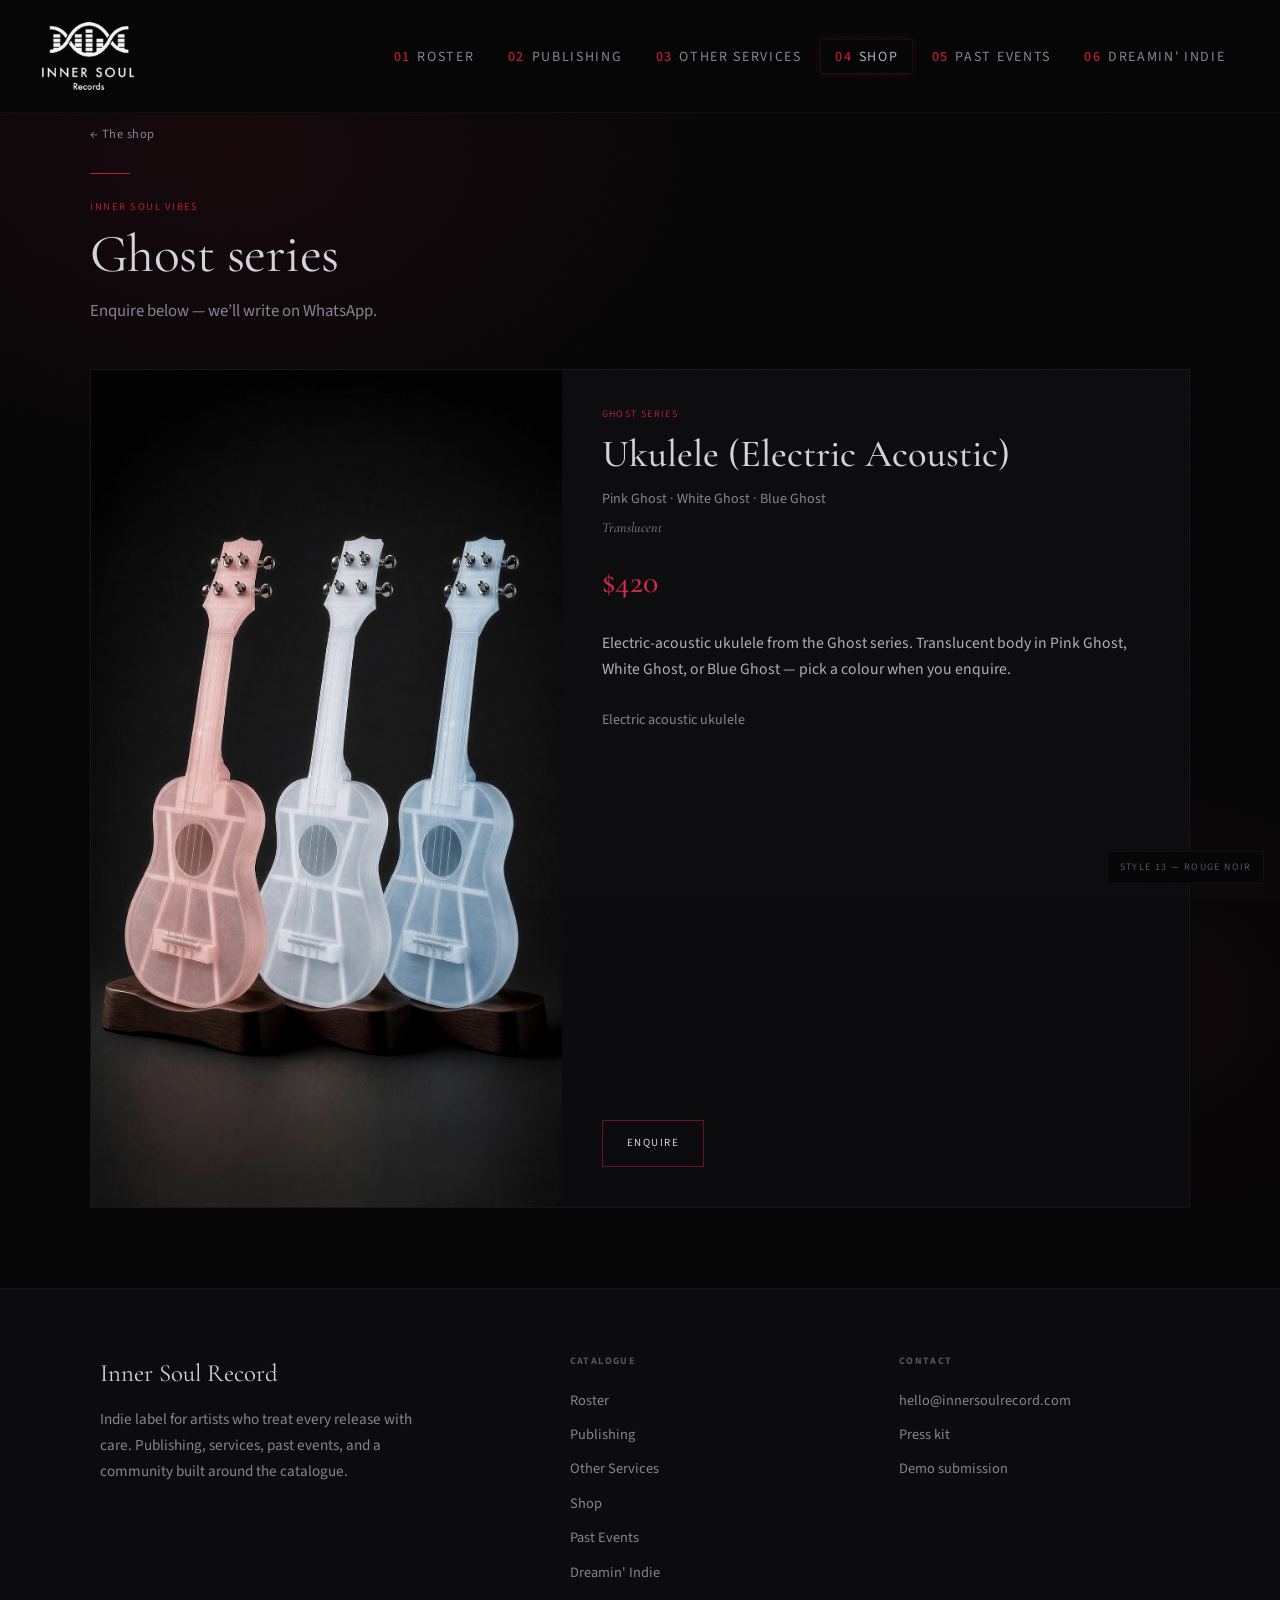
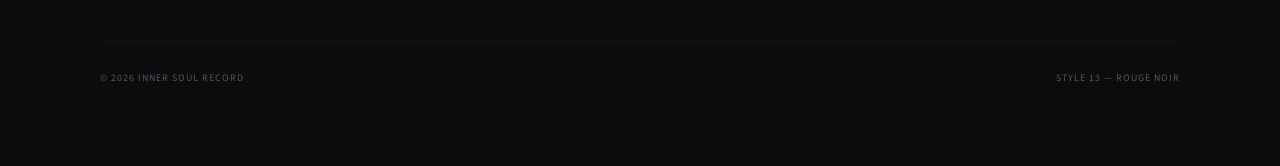
==== commit 6d267627: "Add Shop nav item (04) after Other Services Insert Shop linking to shop.html in desktop and mobile m" ====
--- a/site/shop-ghost-ukulele.html
+++ b/site/shop-ghost-ukulele.html
@@ -7,7 +7,7 @@
   <link rel="preconnect" href="https://fonts.googleapis.com">
   <link rel="preconnect" href="https://fonts.gstatic.com" crossorigin>
   <link href="https://fonts.googleapis.com/css2?family=Cormorant+Garamond:ital,wght@0,400;0,500;0,600;1,400&family=Source+Sans+3:ital,wght@0,300;0,400;0,500;1,400&display=swap" rel="stylesheet">
-  <link rel="stylesheet" href="css/main.css?v=dreamin-align-1">
+  <link rel="stylesheet" href="css/main.css?v=shop-nav-1">
 </head>
 <body class="page-shop page-product">
   <div class="grain" aria-hidden="true"></div>
@@ -21,8 +21,9 @@
       <li><a href="index.html#roster"><span class="num">01</span>Roster</a></li>
       <li><a href="index.html#publishing"><span class="num">02</span>Publishing</a></li>
       <li><a href="index.html#services"><span class="num">03</span>Other Services</a></li>
-      <li><a href="index.html#past-events"><span class="num">04</span>Past Events</a></li>
-      <li><a href="index.html#dreamin"><span class="num">05</span>Dreamin' Indie</a></li>
+      <li><a href="shop.html" class="is-active" aria-current="page"><span class="num">04</span>Shop</a></li>
+      <li><a href="index.html#past-events"><span class="num">05</span>Past Events</a></li>
+      <li><a href="index.html#dreamin"><span class="num">06</span>Dreamin' Indie</a></li>
     </ul>
     <button class="nav-toggle" id="navToggle" aria-label="Toggle menu">Menu</button>
   </nav>
@@ -73,7 +74,8 @@
           <li><a href="index.html#roster">Roster</a></li>
           <li><a href="index.html#publishing">Publishing</a></li>
           <li><a href="index.html#services">Other Services</a></li>
-          <li><a href="shop.html">The shop</a></li>
+          <li><a href="shop.html" aria-current="page">Shop</a></li>
+          <li><a href="index.html#past-events">Past Events</a></li>
           <li><a href="index.html#dreamin">Dreamin' Indie</a></li>
         </ul>
       </div>
--- a/site/css/main.css
+++ b/site/css/main.css
@@ -131,6 +131,17 @@
         inset 0 -1px 0 rgba(183, 28, 58, 0.154),
         0 0 13.2px rgba(183, 28, 58, 0.154);
     }
+    .nav-links a.is-active,
+    .nav-links a[aria-current="page"] {
+      color: var(--silver-soft);
+      border-color: var(--rule-faint);
+      text-shadow:
+        0 0 10px rgba(183, 28, 58, 0.132),
+        0 0 14px rgba(212, 212, 216, 0.055);
+      box-shadow:
+        inset 0 -1px 0 rgba(183, 28, 58, 0.22),
+        0 0 13.2px rgba(183, 28, 58, 0.154);
+    }
     .nav-links a span.num {
       color: var(--rouge);
       margin-right: 0.4rem;
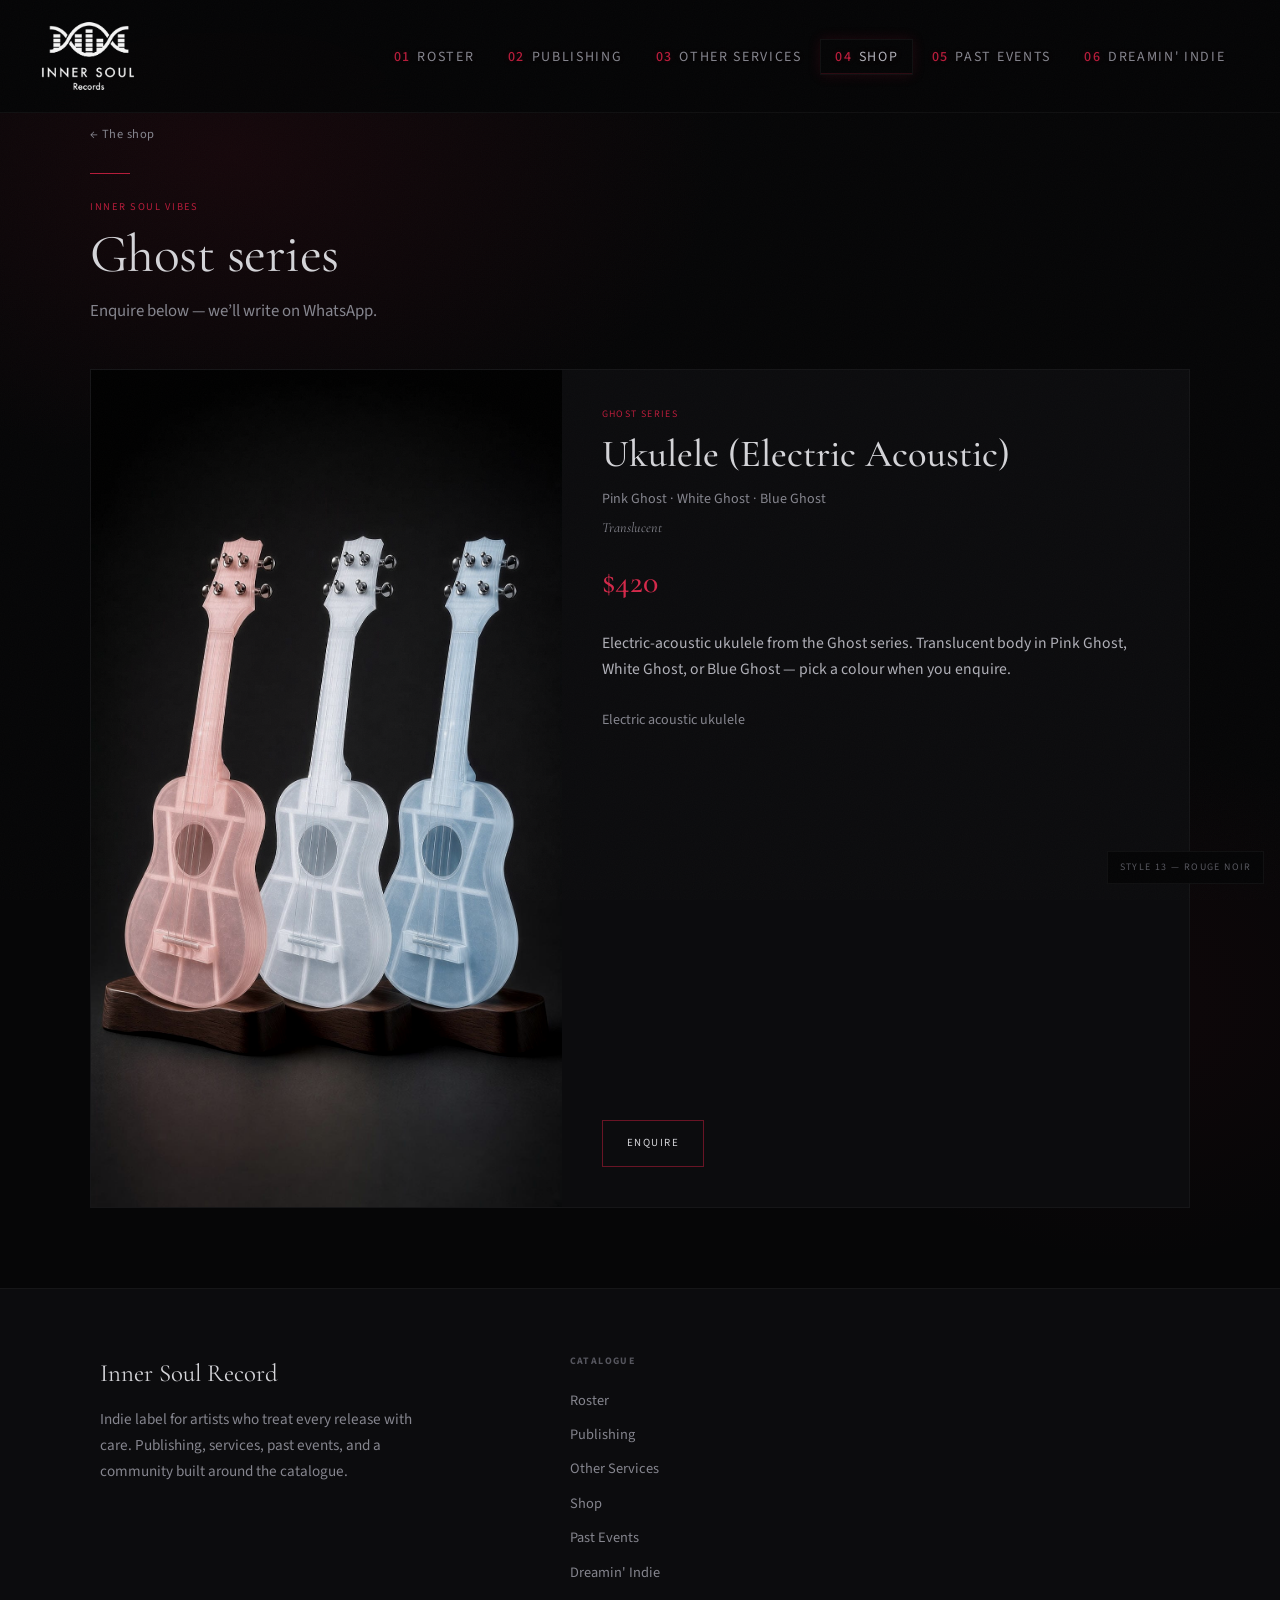
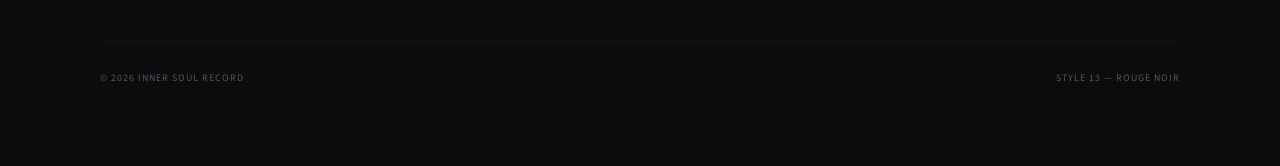
==== commit 54f8c73f: "Remove empty Contact footer column from site pages Drop the Contact footer links (email, Press kit, " ====
--- a/site/shop-ghost-ukulele.html
+++ b/site/shop-ghost-ukulele.html
@@ -7,7 +7,7 @@
   <link rel="preconnect" href="https://fonts.googleapis.com">
   <link rel="preconnect" href="https://fonts.gstatic.com" crossorigin>
   <link href="https://fonts.googleapis.com/css2?family=Cormorant+Garamond:ital,wght@0,400;0,500;0,600;1,400&family=Source+Sans+3:ital,wght@0,300;0,400;0,500;1,400&display=swap" rel="stylesheet">
-  <link rel="stylesheet" href="css/main.css?v=shop-nav-1">
+  <link rel="stylesheet" href="css/main.css?v=marquee-speed-1p5x">
 </head>
 <body class="page-shop page-product">
   <div class="grain" aria-hidden="true"></div>
@@ -79,14 +79,6 @@
           <li><a href="index.html#dreamin">Dreamin' Indie</a></li>
         </ul>
       </div>
-      <div class="footer-col">
-        <h5>Contact</h5>
-        <ul>
-          <li><a href="mailto:hello@innersoulrecord.com">hello@innersoulrecord.com</a></li>
-          <li><a href="#">Press kit</a></li>
-          <li><a href="#">Demo submission</a></li>
-        </ul>
-      </div>
     </div>
     <div class="footer-bottom">
       <span>© 2026 Inner Soul Record</span>
--- a/site/css/main.css
+++ b/site/css/main.css
@@ -249,7 +249,7 @@
     /* Vinyl disc — classic, refined */
     .hero-vinyl {
       position: relative;
-      z-index: 2;
+      z-index: 1;
       display: flex;
       align-items: center;
       justify-content: center;
@@ -343,7 +343,7 @@
     }
     .marquee {
       display: flex;
-      animation: marquee 80s linear infinite;
+      animation: marquee 53.33s linear infinite;
       white-space: nowrap;
     }
     .marquee span {
@@ -1203,19 +1203,56 @@
       .site-nav {
         padding: 0.9rem 1.25rem;
       }
+      /* Escape backdrop-filter containing-block trap so the overlay is viewport-fixed
+         and paints above the hero vinyl (platter/tonearm). */
+      .site-nav:has(.nav-links.open) {
+        z-index: 2000;
+        backdrop-filter: none;
+        -webkit-backdrop-filter: none;
+      }
       .nav-links, .nav-meta { display: none; }
-      .nav-toggle { display: block; }
+      .nav-toggle {
+        display: block;
+        position: relative;
+        z-index: 2100;
+      }
       .nav-links.open {
         display: flex;
         flex-direction: column;
         position: fixed;
-        inset: 0;
+        top: 0;
+        left: 0;
+        width: 100vw;
+        max-width: 100vw;
+        height: 100dvh;
+        max-height: 100dvh;
         background: rgba(6, 6, 7, 0.98);
         align-items: center;
-        justify-content: center;
-        z-index: 600;
-      }
-      .nav-links.open a { font-size: 1.09375rem; padding: 1rem 2rem; }
+        justify-content: flex-start;
+        z-index: 2000;
+        overflow-x: hidden;
+        overflow-y: auto;
+        -webkit-overflow-scrolling: touch;
+        overscroll-behavior: contain;
+        padding:
+          max(5.5rem, calc(env(safe-area-inset-top, 0px) + 4.5rem))
+          max(1.25rem, env(safe-area-inset-right, 0px))
+          max(2rem, calc(env(safe-area-inset-bottom, 0px) + 1.5rem))
+          max(1.25rem, env(safe-area-inset-left, 0px));
+        box-sizing: border-box;
+      }
+      /* Center when short; auto margins collapse when overflowing so item 01 stays reachable */
+      .nav-links.open > li:first-child { margin-top: auto; }
+      .nav-links.open > li:last-child { margin-bottom: auto; }
+      .nav-links.open a {
+        display: block;
+        font-size: 1.09375rem;
+        padding: 0.85rem 1.25rem;
+        text-align: center;
+        max-width: min(100%, 20rem);
+        white-space: normal;
+        overflow-wrap: break-word;
+      }
       section { padding: 4rem 1.25rem; }
       .page-shop .shop-page { padding: 6rem 1.25rem 4rem; }
       .live-entry {
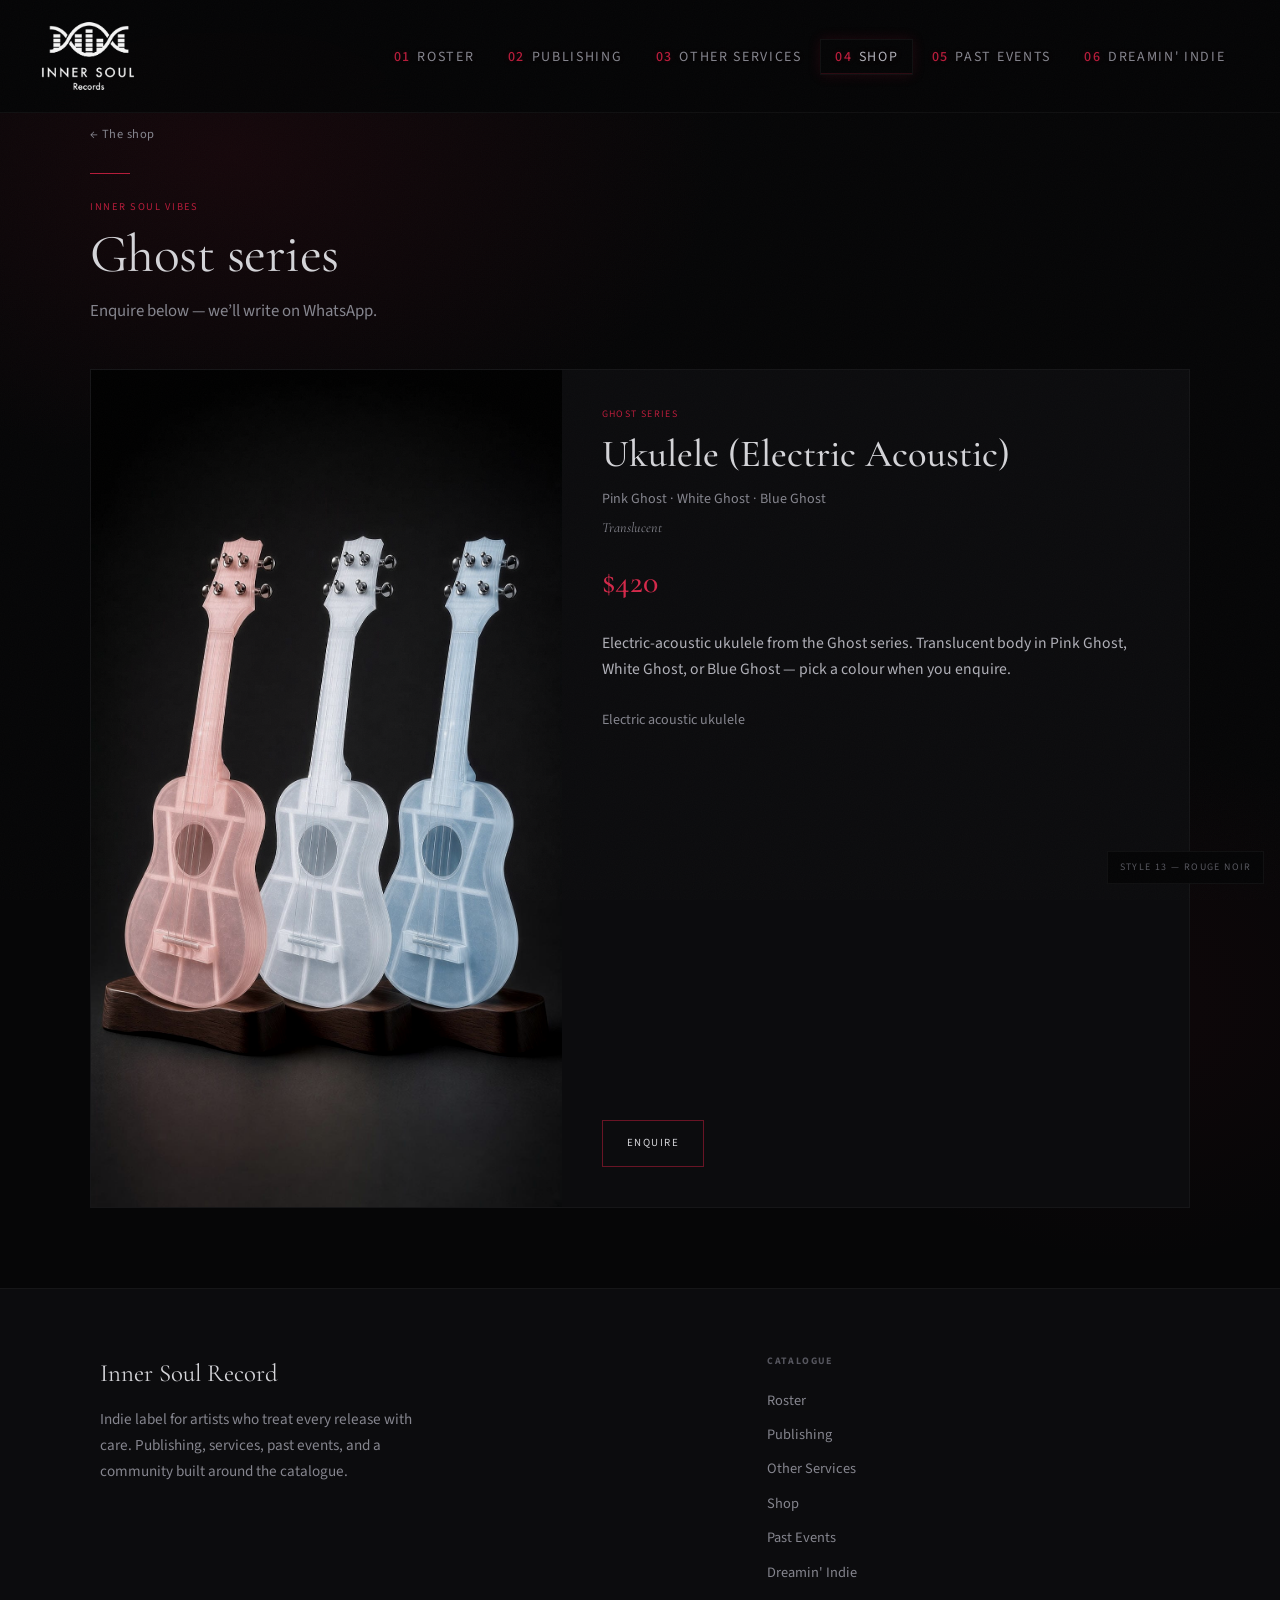
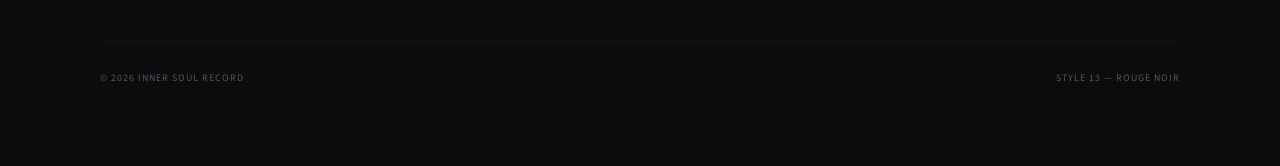
==== commit f823cfdb: "Tighten footer to two columns after Contact removal Adjust .footer-inner grid for brand + Catalogue " ====
--- a/site/shop-ghost-ukulele.html
+++ b/site/shop-ghost-ukulele.html
@@ -7,7 +7,7 @@
   <link rel="preconnect" href="https://fonts.googleapis.com">
   <link rel="preconnect" href="https://fonts.gstatic.com" crossorigin>
   <link href="https://fonts.googleapis.com/css2?family=Cormorant+Garamond:ital,wght@0,400;0,500;0,600;1,400&family=Source+Sans+3:ital,wght@0,300;0,400;0,500;1,400&display=swap" rel="stylesheet">
-  <link rel="stylesheet" href="css/main.css?v=marquee-speed-1p5x">
+  <link rel="stylesheet" href="css/main.css?v=footer-no-contact">
 </head>
 <body class="page-shop page-product">
   <div class="grain" aria-hidden="true"></div>
--- a/site/css/main.css
+++ b/site/css/main.css
@@ -892,7 +892,7 @@
       max-width: 1080px;
       margin: 0 auto;
       display: grid;
-      grid-template-columns: 1.5fr 1fr 1fr;
+      grid-template-columns: 1.5fr 1fr;
       gap: 3rem;
     }
     .footer-brand h2 {
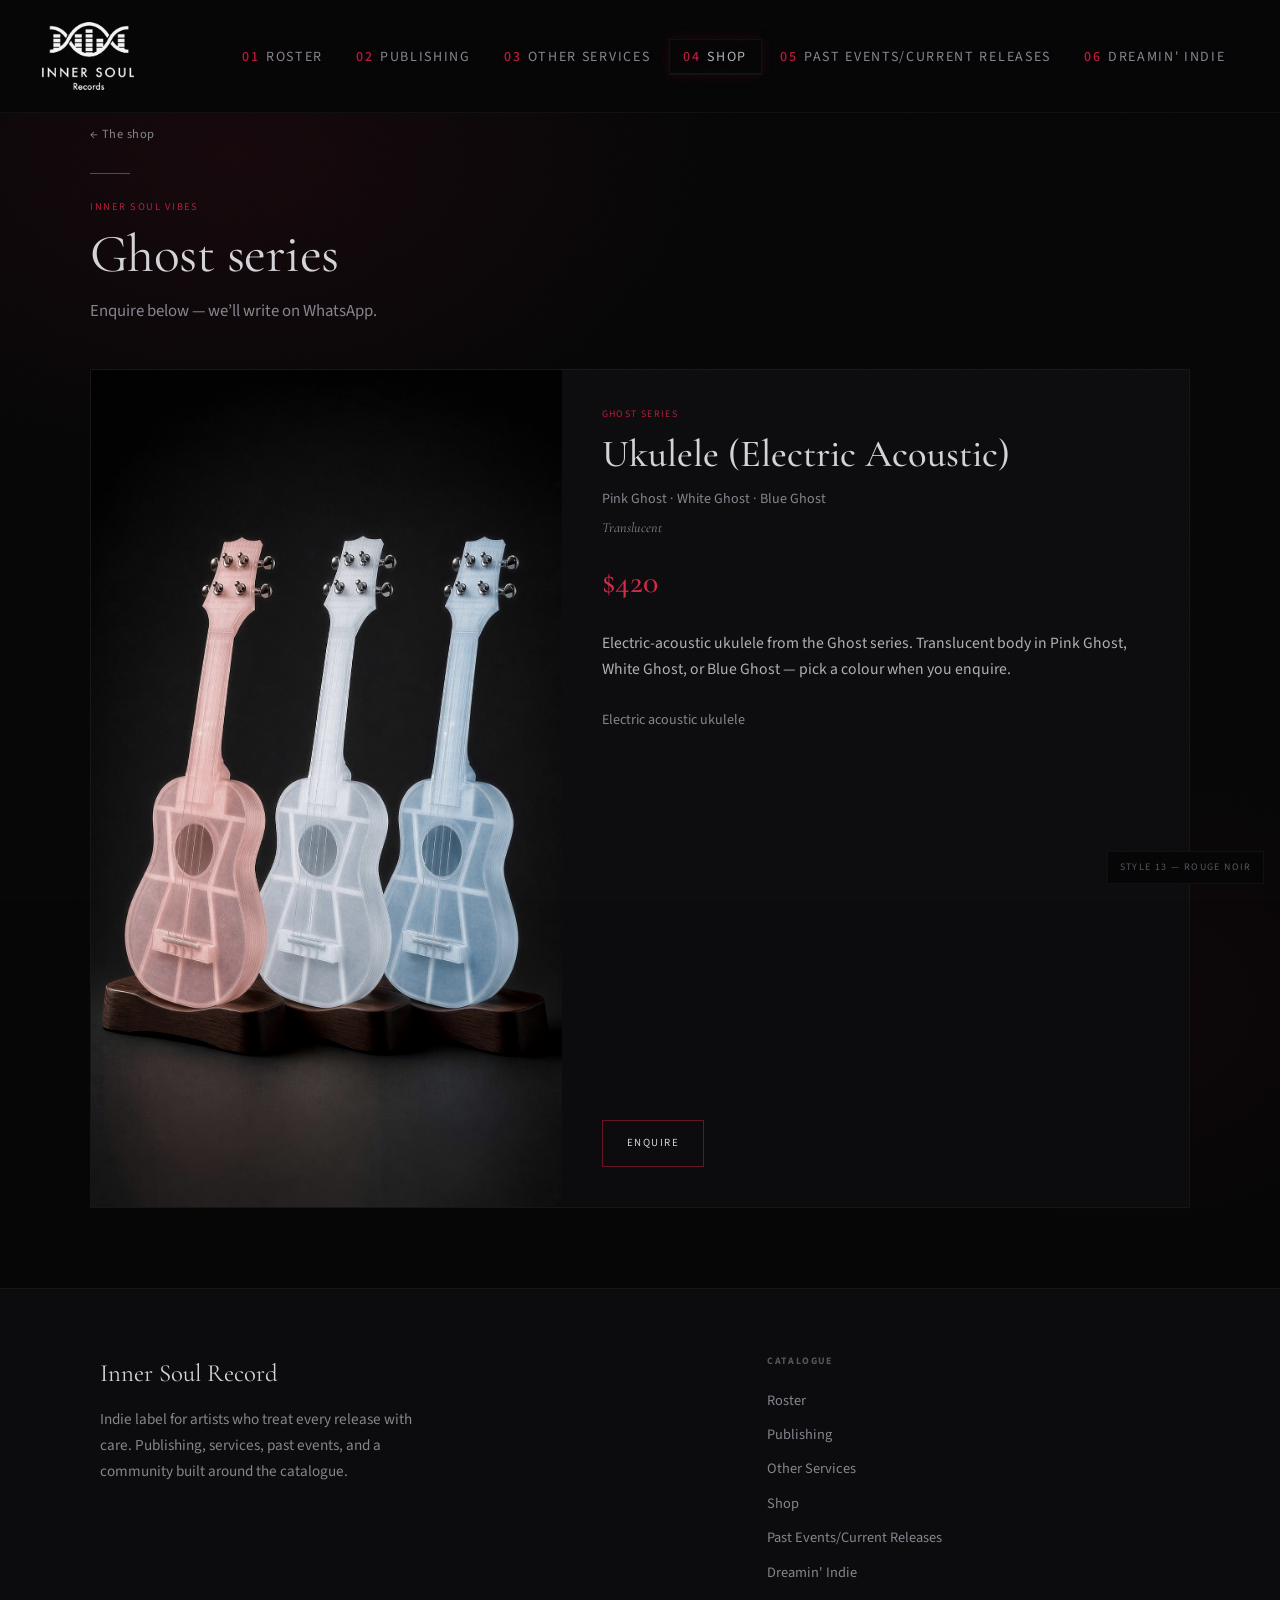
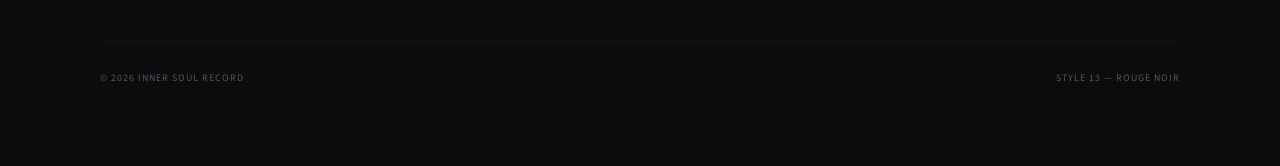
==== commit 514ca95b: "Rename Past Events to Past Events/Current Releases Update nav, section heading, and footer catalogue" ====
--- a/site/shop-ghost-ukulele.html
+++ b/site/shop-ghost-ukulele.html
@@ -22,7 +22,7 @@
       <li><a href="index.html#publishing"><span class="num">02</span>Publishing</a></li>
       <li><a href="index.html#services"><span class="num">03</span>Other Services</a></li>
       <li><a href="shop.html" class="is-active" aria-current="page"><span class="num">04</span>Shop</a></li>
-      <li><a href="index.html#past-events"><span class="num">05</span>Past Events</a></li>
+      <li><a href="index.html#past-events"><span class="num">05</span>Past Events/Current Releases</a></li>
       <li><a href="index.html#dreamin"><span class="num">06</span>Dreamin' Indie</a></li>
     </ul>
     <button class="nav-toggle" id="navToggle" aria-label="Toggle menu">Menu</button>
@@ -75,7 +75,7 @@
           <li><a href="index.html#publishing">Publishing</a></li>
           <li><a href="index.html#services">Other Services</a></li>
           <li><a href="shop.html" aria-current="page">Shop</a></li>
-          <li><a href="index.html#past-events">Past Events</a></li>
+          <li><a href="index.html#past-events">Past Events/Current Releases</a></li>
           <li><a href="index.html#dreamin">Dreamin' Indie</a></li>
         </ul>
       </div>
